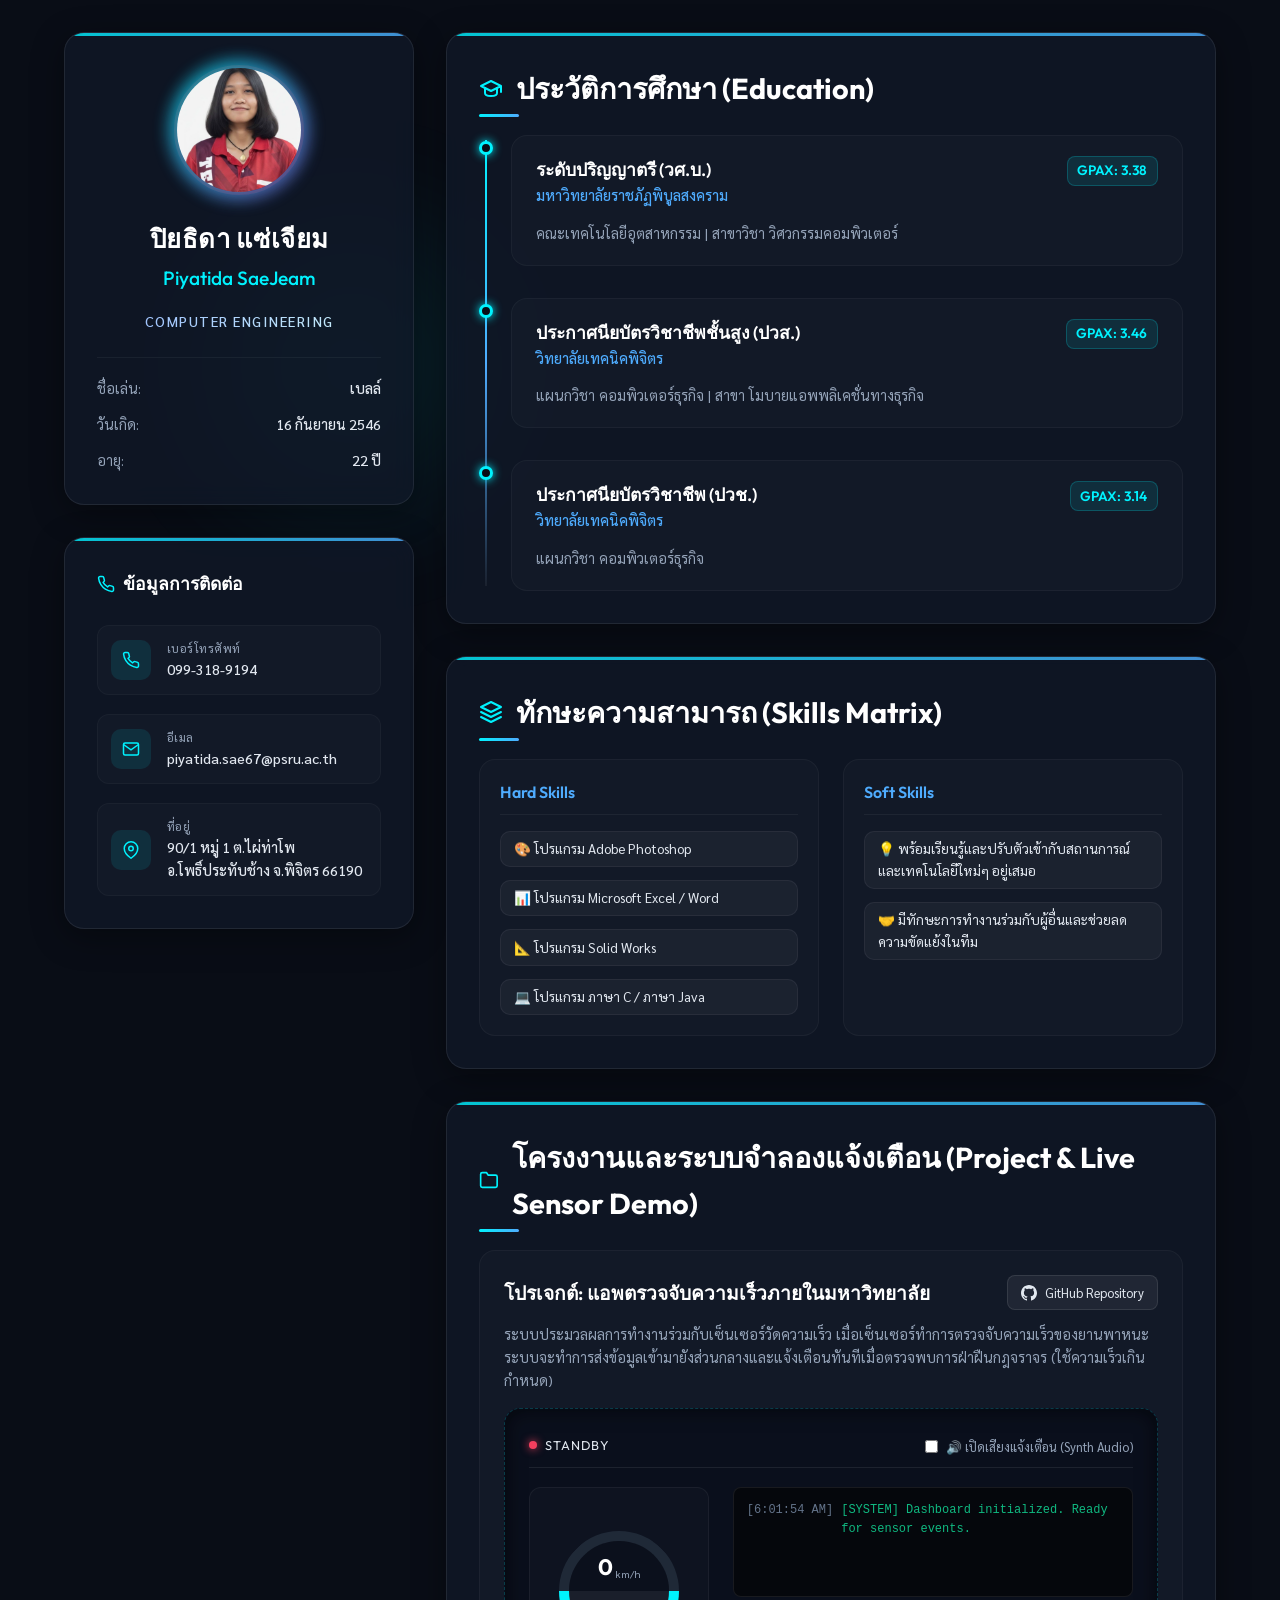
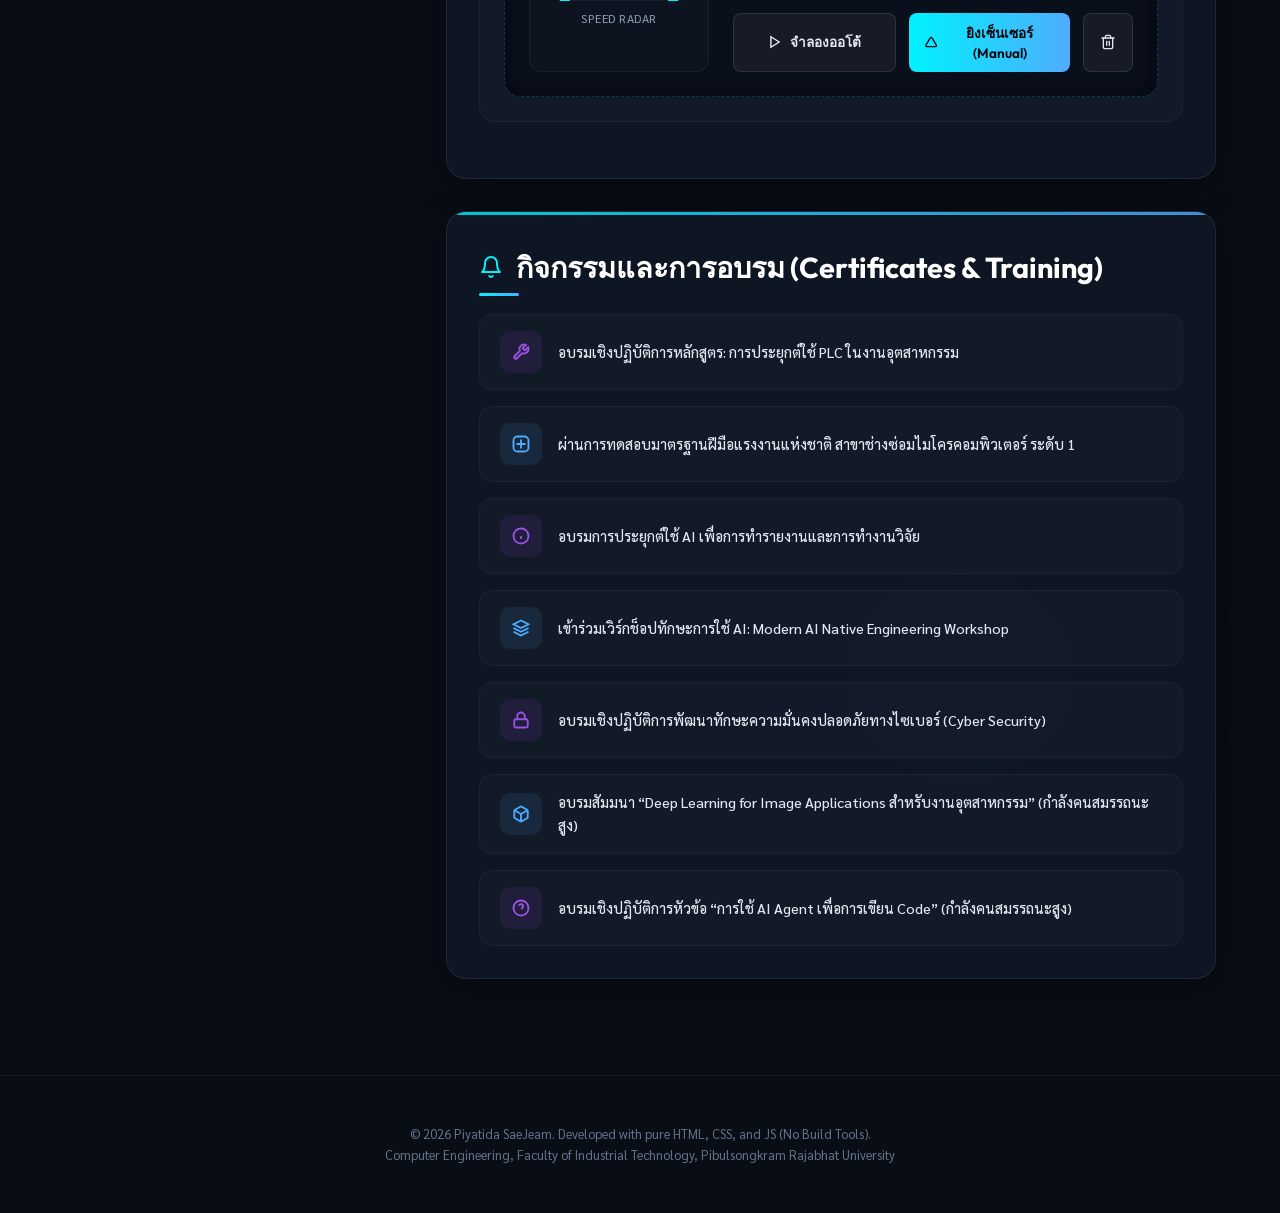
==== index.html @ 0f5c54dd "Initial commit" ====
<!DOCTYPE html>
<html lang="th">
<head>
    <meta charset="UTF-8">
    <meta name="viewport" content="width=device-width, initial-scale=1.0">
    <meta name="description" content="แฟ้มสะสมผลงาน (Portfolio) และประวัติส่วนตัวของ ปิยธิดา แซ่เจียม (Piyatida SaeJeam) วิศวกรรมคอมพิวเตอร์">
    <meta name="author" content="Piyatida SaeJeam">
    <title>Piyatida SaeJeam | Interactive CV & Portfolio</title>
    
    <!-- Link to external styles -->
    <link rel="stylesheet" href="style.css">
</head>
<body>

    <div class="container">
        
        <!-- SIDEBAR CONTAINER -->
        <aside class="sidebar">
            
            <!-- Profile Card -->
            <div class="panel profile-card">
                <div class="profile-avatar-container">
                    <div class="profile-avatar-glow"></div>
                    <img src="profile.png" alt="ปิยธิดา แซ่เจียม (Piyatida SaeJeam)" class="profile-avatar">
                </div>
                
                <h1 class="profile-name-th">ปิยธิดา แซ่เจียม</h1>
                <div class="profile-name-en">Piyatida SaeJeam</div>
                <div class="profile-title">Computer Engineering</div>
                
                <div class="quick-info-list">
                    <div class="quick-info-item">
                        <span class="quick-info-label">ชื่อเล่น:</span>
                        <span class="quick-info-val">เบลล์</span>
                    </div>
                    <div class="quick-info-item">
                        <span class="quick-info-label">วันเกิด:</span>
                        <span class="quick-info-val">16 กันยายน 2546</span>
                    </div>
                    <div class="quick-info-item">
                        <span class="quick-info-label">อายุ:</span>
                        <span class="quick-info-val">22 ปี</span>
                    </div>
                </div>
            </div>
            
            <!-- Contact Panel -->
            <div class="panel contact-section">
                <h2 class="section-title-sm">
                    <svg width="18" height="18" viewBox="0 0 24 24" fill="none" stroke="currentColor" stroke-width="2" stroke-linecap="round" stroke-linejoin="round"><path d="M22 16.92v3a2 2 0 0 1-2.18 2 19.79 19.79 0 0 1-8.63-3.07 19.5 19.5 0 0 1-6-6 19.79 19.79 0 0 1-3.07-8.67A2 2 0 0 1 4.11 2h3a2 2 0 0 1 2 1.72 12.84 12.84 0 0 0 .7 2.81 2 2 0 0 1-.45 2.11L8.09 9.91a16 16 0 0 0 6 6l1.27-1.27a2 2 0 0 1 2.11-.45 12.84 12.84 0 0 0 2.81.7A2 2 0 0 1 22 16.92z"/></svg>
                    ข้อมูลการติดต่อ
                </h2>
                
                <a href="tel:0993189194" class="contact-link" id="contact-phone">
                    <div class="contact-icon">
                        <svg width="18" height="18" viewBox="0 0 24 24" fill="none" stroke="currentColor" stroke-width="2"><path d="M22 16.92v3a2 2 0 0 1-2.18 2 19.79 19.79 0 0 1-8.63-3.07 19.5 19.5 0 0 1-6-6 19.79 19.79 0 0 1-3.07-8.67A2 2 0 0 1 4.11 2h3a2 2 0 0 1 2 1.72 12.84 12.84 0 0 0 .7 2.81 2 2 0 0 1-.45 2.11L8.09 9.91a16 16 0 0 0 6 6l1.27-1.27a2 2 0 0 1 2.11-.45 12.84 12.84 0 0 0 2.81.7A2 2 0 0 1 22 16.92z"/></svg>
                    </div>
                    <div class="contact-details">
                        <span class="contact-label">เบอร์โทรศัพท์</span>
                        <span class="contact-value">099-318-9194</span>
                    </div>
                </a>
                
                <a href="mailto:piyatida.sae67@psru.ac.th" class="contact-link" id="contact-email">
                    <div class="contact-icon">
                        <svg width="18" height="18" viewBox="0 0 24 24" fill="none" stroke="currentColor" stroke-width="2"><path d="M4 4h16c1.1 0 2 .9 2 2v12c0 1.1-.9 2-2 2H4c-1.1 0-2-.9-2-2V6c0-1.1.9-2 2-2z"/><polyline points="22,6 12,13 2,6"/></svg>
                    </div>
                    <div class="contact-details">
                        <span class="contact-label">อีเมล</span>
                        <span class="contact-value">piyatida.sae67@psru.ac.th</span>
                    </div>
                </a>
                
                <div class="contact-link" style="cursor: default;" id="contact-address">
                    <div class="contact-icon">
                        <svg width="18" height="18" viewBox="0 0 24 24" fill="none" stroke="currentColor" stroke-width="2"><path d="M21 10c0 7-9 13-9 13s-9-6-9-13a9 9 0 0 1 18 0z"/><circle cx="12" cy="10" r="3"/></svg>
                    </div>
                    <div class="contact-details">
                        <span class="contact-label">ที่อยู่</span>
                        <span class="contact-value">90/1 หมู่ 1 ต.ไผ่ท่าโพ อ.โพธิ์ประทับช้าง จ.พิจิตร 66190</span>
                    </div>
                </div>
            </div>
            
        </aside>
        
        <!-- MAIN CONTENT CONTAINER -->
        <main class="main-content">
            
            <!-- Education Section -->
            <section class="panel" id="education-section">
                <h2 class="section-title">
                    <svg width="24" height="24" viewBox="0 0 24 24" fill="none" stroke="currentColor" stroke-width="2" stroke-linecap="round" stroke-linejoin="round"><path d="M22 10v6M2 10l10-5 10 5-10 5z"/><path d="M6 12v5c0 2 2 3 6 3s6-1 6-3v-5"/></svg>
                    ประวัติการศึกษา (Education)
                </h2>
                
                <div class="timeline">
                    <!-- Bachelor's -->
                    <div class="timeline-item">
                        <div class="timeline-dot"></div>
                        <div class="timeline-card">
                            <div class="timeline-header">
                                <div>
                                    <h3 class="degree-title">ระดับปริญญาตรี (วศ.บ.)</h3>
                                    <div class="institution">มหาวิทยาลัยราชภัฏพิบูลสงคราม</div>
                                </div>
                                <span class="gpa-badge">GPAX: 3.38</span>
                            </div>
                            <div class="education-details">
                                คณะเทคโนโลยีอุตสาหกรรม | สาขาวิชา วิศวกรรมคอมพิวเตอร์
                            </div>
                        </div>
                    </div>
                    
                    <!-- High Vocational -->
                    <div class="timeline-item">
                        <div class="timeline-dot"></div>
                        <div class="timeline-card">
                            <div class="timeline-header">
                                <div>
                                    <h3 class="degree-title">ประกาศนียบัตรวิชาชีพชั้นสูง (ปวส.)</h3>
                                    <div class="institution">วิทยาลัยเทคนิคพิจิตร</div>
                                </div>
                                <span class="gpa-badge">GPAX: 3.46</span>
                            </div>
                            <div class="education-details">
                                แผนกวิชา คอมพิวเตอร์ธุรกิจ | สาขา โมบายแอพพลิเคชั่นทางธุรกิจ
                            </div>
                        </div>
                    </div>
                    
                    <!-- Vocational -->
                    <div class="timeline-item">
                        <div class="timeline-dot"></div>
                        <div class="timeline-card">
                            <div class="timeline-header">
                                <div>
                                    <h3 class="degree-title">ประกาศนียบัตรวิชาชีพ (ปวช.)</h3>
                                    <div class="institution">วิทยาลัยเทคนิคพิจิตร</div>
                                </div>
                                <span class="gpa-badge">GPAX: 3.14</span>
                            </div>
                            <div class="education-details">
                                แผนกวิชา คอมพิวเตอร์ธุรกิจ
                            </div>
                        </div>
                    </div>
                </div>
            </section>
            
            <!-- Skills Section -->
            <section class="panel" id="skills-section">
                <h2 class="section-title">
                    <svg width="24" height="24" viewBox="0 0 24 24" fill="none" stroke="currentColor" stroke-width="2" stroke-linecap="round" stroke-linejoin="round"><polygon points="12 2 2 7 12 12 22 7 12 2"/><polyline points="2 17 12 22 22 17"/><polyline points="2 12 12 17 22 12"/></svg>
                    ทักษะความสามารถ (Skills Matrix)
                </h2>
                
                <div class="skills-grid">
                    <!-- Hard Skills -->
                    <div class="skill-category">
                        <h3 class="skill-category-title">Hard Skills</h3>
                        <div class="skill-list" style="flex-direction: column; align-items: flex-start; gap: 0.8rem;">
                            <span class="skill-tag" style="width: 100%;">🎨 โปรแกรม Adobe Photoshop</span>
                            <span class="skill-tag" style="width: 100%;">📊 โปรแกรม Microsoft Excel / Word</span>
                            <span class="skill-tag" style="width: 100%;">📐 โปรแกรม Solid Works</span>
                            <span class="skill-tag" style="width: 100%;">💻 โปรแกรม ภาษา C / ภาษา Java</span>
                        </div>
                    </div>
                    
                    <!-- Soft Skills -->
                    <div class="skill-category">
                        <h3 class="skill-category-title">Soft Skills</h3>
                        <div class="skill-list" style="flex-direction: column; align-items: flex-start; gap: 0.8rem;">
                            <span class="skill-tag" style="width: 100%;">💡 พร้อมเรียนรู้และปรับตัวเข้ากับสถานการณ์และเทคโนโลยีใหม่ๆ อยู่เสมอ</span>
                            <span class="skill-tag" style="width: 100%;">🤝 มีทักษะการทำงานร่วมกับผู้อื่นและช่วยลดความขัดแย้งในทีม</span>
                        </div>
                    </div>
                </div>
            </section>
            
            <!-- Project & Interactive Live Dashboard Section -->
            <section class="panel" id="project-section">
                <h2 class="section-title">
                    <svg width="24" height="24" viewBox="0 0 24 24" fill="none" stroke="currentColor" stroke-width="2" stroke-linecap="round" stroke-linejoin="round"><path d="M22 19a2 2 0 0 1-2 2H4a2 2 0 0 1-2-2V5a2 2 0 0 1 2-2h5l2 3h9a2 2 0 0 1 2 2z"/></svg>
                    โครงงานและระบบจำลองแจ้งเตือน (Project & Live Sensor Demo)
                </h2>
                
                <div class="project-card">
                    <div class="project-header">
                        <h3 class="project-title">โปรเจกต์: แอพตรวจจับความเร็วภายในมหาวิทยาลัย</h3>
                        <a href="https://github.com/little082003/ProjectV.4/tree/main" target="_blank" class="github-btn" rel="noopener noreferrer">
                            <svg width="16" height="16" viewBox="0 0 24 24" fill="currentColor"><path d="M12 0c-6.626 0-12 5.373-12 12 0 5.302 3.438 9.8 8.207 11.387.599.111.793-.261.793-.577v-2.234c-3.338.726-4.033-1.416-4.033-1.416-.546-1.387-1.333-1.756-1.333-1.756-1.089-.745.083-.729.083-.729 1.205.084 1.839 1.237 1.839 1.237 1.07 1.834 2.807 1.304 3.492.997.107-.775.418-1.305.762-1.604-2.665-.305-5.467-1.334-5.467-5.931 0-1.311.469-2.381 1.236-3.221-.124-.303-.535-1.524.117-3.176 0 0 1.008-.322 3.301 1.23.957-.266 1.983-.399 3.003-.404 1.02.005 2.047.138 3.006.404 2.291-1.552 3.297-1.23 3.297-1.23.653 1.653.242 2.874.118 3.176.77.84 1.235 1.911 1.235 3.221 0 4.609-2.807 5.624-5.479 5.921.43.372.823 1.102.823 2.222v3.293c0 .319.192.694.801.576 4.765-1.589 8.199-6.086 8.199-11.386 0-6.627-5.373-12-12-12z"/></svg>
                            GitHub Repository
                        </a>
                    </div>
                    <p class="project-desc">
                        ระบบประมวลผลการทำงานร่วมกับเซ็นเซอร์วัดความเร็ว เมื่อเซ็นเซอร์ทำการตรวจจับความเร็วของยานพาหนะ
                        ระบบจะทำการส่งข้อมูลเข้ามายังส่วนกลางและแจ้งเตือนทันทีเมื่อตรวจพบการฝ่าฝืนกฎจราจร (ใช้ความเร็วเกินกำหนด)
                    </p>
                    
                    <!-- SENSOR DASHBOARD WIDGET -->
                    <div class="sensor-dashboard">
                        <div class="dashboard-title-bar">
                            <span class="dashboard-status">
                                <span class="status-dot" id="status-dot"></span>
                                <span id="status-text">STANDBY</span>
                            </span>
                            
                            <!-- Sound control toggle -->
                            <label class="audio-toggle-container">
                                <input type="checkbox" id="audio-toggle">
                                🔊 เปิดเสียงแจ้งเตือน (Synth Audio)
                            </label>
                        </div>
                        
                        <div class="dashboard-grid">
                            <!-- Gauge -->
                            <div class="sensor-gauge-container">
                                <div class="gauge-wrapper">
                                    <div class="gauge-body"></div>
                                    <div class="gauge-fill" id="gauge-fill"></div>
                                    <div class="gauge-cover">
                                        <span class="gauge-value" id="gauge-value">0</span>
                                        <span class="gauge-unit">km/h</span>
                                    </div>
                                </div>
                                <span class="gauge-label">Speed Radar</span>
                            </div>
                            
                            <!-- Console & Buttons -->
                            <div class="sensor-controls">
                                <div class="console-container" id="console-logs">
                                    <!-- Log messages injected here -->
                                </div>
                                
                                <div class="control-buttons">
                                    <button class="btn btn-secondary" id="btn-simulate" title="Toggle automatic sensor trigger simulation">
                                        <svg width="14" height="14" viewBox="0 0 24 24" fill="none" stroke="currentColor" stroke-width="2.5"><polygon points="5 3 19 12 5 21 5 3"/></svg>
                                        จำลองออโต้
                                    </button>
                                    <button class="btn btn-primary" id="btn-trigger" title="Force trigger a speed violation immediately">
                                        <svg width="14" height="14" viewBox="0 0 24 24" fill="none" stroke="currentColor" stroke-width="2.5"><path d="M10.29 3.86L1.82 18a2 2 0 0 0 1.71 3h16.94a2 2 0 0 0 1.71-3L13.71 3.86a2 2 0 0 0-3.42 0z"/></svg>
                                        ยิงเซ็นเซอร์ (Manual)
                                    </button>
                                    <button class="btn btn-secondary" id="btn-clear" style="flex: 0 0 50px; padding: 0;" title="Clear console logs">
                                        <svg width="16" height="16" viewBox="0 0 24 24" fill="none" stroke="currentColor" stroke-width="2" stroke-linecap="round" stroke-linejoin="round"><polyline points="3 6 5 6 21 6"/><path d="M19 6v14a2 2 0 0 1-2 2H7a2 2 0 0 1-2-2V6m3 0V4a2 2 0 0 1 2-2h4a2 2 0 0 1 2 2v2"/><line x1="10" y1="11" x2="10" y2="17"/><line x1="14" y1="11" x2="14" y2="17"/></svg>
                                    </button>
                                </div>
                            </div>
                        </div>
                    </div>
                </div>
            </section>
            
            <!-- Activities Section -->
            <section class="panel" id="activities-section">
                <h2 class="section-title">
                    <svg width="24" height="24" viewBox="0 0 24 24" fill="none" stroke="currentColor" stroke-width="2" stroke-linecap="round" stroke-linejoin="round"><path d="M18 8A6 6 0 0 0 6 8c0 7-3 9-3 9h18s-3-2-3-9"/><path d="M13.73 21a2 2 0 0 1-3.46 0"/></svg>
                    กิจกรรมและการอบรม (Certificates & Training)
                </h2>
                
                <div class="activities-grid">
                    <div class="activity-card">
                        <div class="activity-badge">
                            <svg width="18" height="18" viewBox="0 0 24 24" fill="none" stroke="currentColor" stroke-width="2.5"><path d="M14.7 6.3a1 1 0 0 0 0 1.4l1.6 1.6a1 1 0 0 0 1.4 0l3.77-3.77a6 6 0 0 1-7.94 7.94l-6.91 6.91a2.12 2.12 0 0 1-3-3l6.91-6.91a6 6 0 0 1 7.94-7.94l-3.76 3.76z"/></svg>
                        </div>
                        <div class="activity-info">
                            <div class="activity-title">อบรมเชิงปฏิบัติการหลักสูตร: การประยุกต์ใช้ PLC ในงานอุตสาหกรรม</div>
                        </div>
                    </div>
                    
                    <div class="activity-card">
                        <div class="activity-badge">
                            <svg width="18" height="18" viewBox="0 0 24 24" fill="none" stroke="currentColor" stroke-width="2.5"><rect x="2" y="2" width="20" height="20" rx="5.5" ry="5.5"/><path d="M12 18V6M6 12h12"/></svg>
                        </div>
                        <div class="activity-info">
                            <div class="activity-title">ผ่านการทดสอบมาตรฐานฝีมือแรงงานแห่งชาติ สาขาช่างซ่อมไมโครคอมพิวเตอร์ ระดับ 1</div>
                        </div>
                    </div>
                    
                    <div class="activity-card">
                        <div class="activity-badge">
                            <svg width="18" height="18" viewBox="0 0 24 24" fill="none" stroke="currentColor" stroke-width="2.5"><circle cx="12" cy="12" r="10"/><path d="M12 16v-4M12 8h.01"/></svg>
                        </div>
                        <div class="activity-info">
                            <div class="activity-title">อบรมการประยุกต์ใช้ AI เพื่อการทำรายงานและการทำงานวิจัย</div>
                        </div>
                    </div>
                    
                    <div class="activity-card">
                        <div class="activity-badge">
                            <svg width="18" height="18" viewBox="0 0 24 24" fill="none" stroke="currentColor" stroke-width="2.5"><polygon points="12 2 2 7 12 12 22 7 12 2"/><polyline points="2 17 12 22 22 17"/><polyline points="2 12 12 17 22 12"/></svg>
                        </div>
                        <div class="activity-info">
                            <div class="activity-title">เข้าร่วมเวิร์กช็อปทักษะการใช้ AI: Modern AI Native Engineering Workshop</div>
                        </div>
                    </div>
                    
                    <div class="activity-card">
                        <div class="activity-badge">
                            <svg width="18" height="18" viewBox="0 0 24 24" fill="none" stroke="currentColor" stroke-width="2.5"><rect x="3" y="11" width="18" height="11" rx="2" ry="2"/><path d="M7 11V7a5 5 0 0 1 10 0v4"/></svg>
                        </div>
                        <div class="activity-info">
                            <div class="activity-title">อบรมเชิงปฏิบัติการพัฒนาทักษะความมั่นคงปลอดภัยทางไซเบอร์ (Cyber Security)</div>
                        </div>
                    </div>
                    
                    <div class="activity-card">
                        <div class="activity-badge">
                            <svg width="18" height="18" viewBox="0 0 24 24" fill="none" stroke="currentColor" stroke-width="2.5"><path d="M21 16V8a2 2 0 0 0-1-1.73l-7-4a2 2 0 0 0-2 0l-7 4A2 2 0 0 0 3 8v8a2 2 0 0 0 1 1.73l7 4a2 2 0 0 0 2 0l7-4A2 2 0 0 0 21 16z"/><polyline points="3.27 6.96 12 12.01 20.73 6.96"/><line x1="12" y1="22.08" x2="12" y2="12"/></svg>
                        </div>
                        <div class="activity-info">
                            <div class="activity-title">อบรมสัมมนา “Deep Learning for Image Applications สำหรับงานอุตสาหกรรม” (กำลังคนสมรรถนะสูง)</div>
                        </div>
                    </div>
                    
                    <div class="activity-card">
                        <div class="activity-badge">
                            <svg width="18" height="18" viewBox="0 0 24 24" fill="none" stroke="currentColor" stroke-width="2.5"><circle cx="12" cy="12" r="10"/><path d="M9.09 9a3 3 0 0 1 5.83 1c0 2-3 3-3 3"/><line x1="12" y1="17" x2="12.01" y2="17"/></svg>
                        </div>
                        <div class="activity-info">
                            <div class="activity-title">อบรมเชิงปฏิบัติการหัวข้อ “การใช้ AI Agent เพื่อการเขียน Code” (กำลังคนสมรรถนะสูง)</div>
                        </div>
                    </div>
                </div>
            </section>
            
        </main>
        
    </div>

    <!-- TOAST NOTIFICATION CONTAINER -->
    <div class="toast-container" id="toast-container"></div>

    <footer>
        <p>&copy; 2026 Piyatida SaeJeam. Developed with pure HTML, CSS, and JS (No Build Tools).</p>
        <p>Computer Engineering, Faculty of Industrial Technology, Pibulsongkram Rajabhat University</p>
    </footer>

    <!-- Link to JavaScript logics -->
    <script src="app.js"></script>
</body>
</html>
---- style.css ----
@import url('https://fonts.googleapis.com/css2?family=Outfit:wght@300;400;500;600;700;800&family=Sarabun:wght@300;400;500;600;700&display=swap');

:root {
    --bg-dark: #090d16;
    --bg-card: rgba(17, 25, 40, 0.75);
    --bg-card-hover: rgba(23, 33, 53, 0.85);
    --border-color: rgba(255, 255, 255, 0.08);
    --border-glow: rgba(0, 242, 254, 0.15);
    
    /* Neon Accents */
    --accent-cyan: #00f2fe;
    --accent-blue: #4facfe;
    --accent-purple: #9b51e0;
    --accent-emerald: #10b981;
    --accent-rose: #f43f5e;
    --accent-warning: #f59e0b;
    
    /* Text Colors */
    --text-title: #ffffff;
    --text-primary: #e2e8f0;
    --text-secondary: #94a3b8;
    --text-muted: #64748b;
    
    /* Font Families */
    --font-heading: 'Outfit', sans-serif;
    --font-body: 'Sarabun', sans-serif;
    
    /* Shadow and Blur */
    --card-shadow: 0 8px 32px 0 rgba(0, 0, 0, 0.37);
    --glass-blur: blur(12px);
    --transition-speed: 0.3s;
}

* {
    margin: 0;
    padding: 0;
    box-sizing: border-box;
}

html {
    scroll-behavior: smooth;
    background-color: var(--bg-dark);
    font-family: var(--font-body);
    color: var(--text-primary);
}

body {
    min-height: 100vh;
    overflow-x: hidden;
    position: relative;
    line-height: 1.6;
}

/* Ambient Background Lights */
body::before {
    content: '';
    position: absolute;
    top: 5%;
    left: 10%;
    width: 35vw;
    height: 35vw;
    background: radial-gradient(circle, rgba(0, 242, 254, 0.1) 0%, rgba(79, 172, 254, 0) 70%);
    z-index: -1;
    pointer-events: none;
    filter: blur(40px);
    animation: floatLight 20s infinite alternate;
}

body::after {
    content: '';
    position: absolute;
    bottom: 10%;
    right: 5%;
    width: 40vw;
    height: 40vw;
    background: radial-gradient(circle, rgba(155, 81, 224, 0.08) 0%, rgba(244, 63, 94, 0) 70%);
    z-index: -1;
    pointer-events: none;
    filter: blur(40px);
    animation: floatLight 25s infinite alternate-reverse;
}

@keyframes floatLight {
    0% { transform: translate(0, 0) scale(1); }
    100% { transform: translate(5%, 5%) scale(1.1); }
}

/* Scrollbar styling */
::-webkit-scrollbar {
    width: 8px;
}
::-webkit-scrollbar-track {
    background: var(--bg-dark);
}
::-webkit-scrollbar-thumb {
    background: rgba(255, 255, 255, 0.1);
    border-radius: 4px;
}
::-webkit-scrollbar-thumb:hover {
    background: var(--accent-cyan);
}

/* Grid & Layout System */
.container {
    max-width: 1200px;
    margin: 0 auto;
    padding: 2rem 1.5rem;
    display: grid;
    grid-template-columns: 350px 1fr;
    gap: 2rem;
}

@media (max-width: 968px) {
    .container {
        grid-template-columns: 1fr;
    }
}

/* Glassmorphism Panel styles */
.panel {
    background: var(--bg-card);
    backdrop-filter: var(--glass-blur);
    -webkit-backdrop-filter: var(--glass-blur);
    border: 1px solid var(--border-color);
    border-radius: 20px;
    padding: 2rem;
    box-shadow: var(--card-shadow);
    transition: all var(--transition-speed) cubic-bezier(0.4, 0, 0.2, 1);
    position: relative;
    overflow: hidden;
}

.panel::before {
    content: '';
    position: absolute;
    top: 0;
    left: 0;
    right: 0;
    height: 3px;
    background: linear-gradient(90deg, var(--accent-cyan), var(--accent-blue));
    opacity: 0.8;
}

.panel:hover {
    border-color: rgba(0, 242, 254, 0.25);
    box-shadow: 0 12px 40px 0 rgba(0, 242, 254, 0.08);
}

/* Sidebar Section */
.sidebar {
    display: flex;
    flex-direction: column;
    gap: 2rem;
}

.profile-card {
    text-align: center;
    display: flex;
    flex-direction: column;
    align-items: center;
}

.profile-avatar-container {
    position: relative;
    width: 130px;
    height: 130px;
    margin-bottom: 1.5rem;
}

.profile-avatar {
    width: 100%;
    height: 100%;
    border-radius: 50%;
    border: 3px solid rgba(255, 255, 255, 0.1);
    box-shadow: 0 0 20px rgba(0, 242, 254, 0.2);
    position: relative;
    z-index: 2;
    object-fit: cover;
}

.profile-avatar-glow {
    position: absolute;
    top: -5px;
    left: -5px;
    right: -5px;
    bottom: -5px;
    border-radius: 50%;
    background: linear-gradient(135deg, var(--accent-cyan), var(--accent-blue), var(--accent-purple));
    z-index: 1;
    filter: blur(8px);
    opacity: 0.6;
    animation: rotateGlow 6s linear infinite;
}

@keyframes rotateGlow {
    0% { transform: rotate(0deg); }
    100% { transform: rotate(360deg); }
}

.profile-name-th {
    font-family: var(--font-heading);
    font-size: 1.6rem;
    font-weight: 700;
    color: var(--text-title);
    margin-bottom: 0.2rem;
    letter-spacing: 0.5px;
}

.profile-name-en {
    font-family: var(--font-heading);
    font-size: 1.2rem;
    color: var(--accent-cyan);
    margin-bottom: 1rem;
    font-weight: 500;
}

.profile-title {
    font-size: 0.9rem;
    font-weight: 500;
    text-transform: uppercase;
    letter-spacing: 1.5px;
    background: linear-gradient(90deg, #a1c4fd 0%, #c2e9fb 100%);
    -webkit-background-clip: text;
    -webkit-text-fill-color: transparent;
    margin-bottom: 1.5rem;
}

.quick-info-list {
    width: 100%;
    border-top: 1px solid rgba(255, 255, 255, 0.05);
    padding-top: 1.2rem;
    display: flex;
    flex-direction: column;
    gap: 0.8rem;
    text-align: left;
}

.quick-info-item {
    display: flex;
    justify-content: space-between;
    font-size: 0.9rem;
}

.quick-info-label {
    color: var(--text-secondary);
}

.quick-info-val {
    color: var(--text-primary);
    font-weight: 500;
}

/* Contact Info */
.contact-section {
    display: flex;
    flex-direction: column;
    gap: 1.2rem;
}

.section-title-sm {
    font-family: var(--font-heading);
    font-size: 1.1rem;
    font-weight: 600;
    color: var(--text-title);
    display: flex;
    align-items: center;
    gap: 0.5rem;
    margin-bottom: 0.5rem;
}

.section-title-sm svg {
    color: var(--accent-cyan);
}

.contact-link {
    display: flex;
    align-items: center;
    gap: 1rem;
    color: var(--text-primary);
    text-decoration: none;
    padding: 0.8rem;
    border-radius: 12px;
    background: rgba(255, 255, 255, 0.02);
    border: 1px solid rgba(255, 255, 255, 0.03);
    transition: all var(--transition-speed);
}

.contact-link:hover {
    background: rgba(0, 242, 254, 0.05);
    border-color: rgba(0, 242, 254, 0.2);
    transform: translateX(5px);
}

.contact-icon {
    width: 40px;
    height: 40px;
    border-radius: 10px;
    background: rgba(0, 242, 254, 0.1);
    color: var(--accent-cyan);
    display: flex;
    align-items: center;
    justify-content: center;
    flex-shrink: 0;
}

.contact-details {
    display: flex;
    flex-direction: column;
}

.contact-label {
    font-size: 0.75rem;
    color: var(--text-secondary);
    text-transform: uppercase;
    letter-spacing: 0.5px;
}

.contact-value {
    font-size: 0.9rem;
    font-weight: 500;
    word-break: break-word;
}

/* Main Content Area */
.main-content {
    display: flex;
    flex-direction: column;
    gap: 2rem;
}

/* Typography elements */
.section-title {
    font-family: var(--font-heading);
    font-size: 1.8rem;
    font-weight: 700;
    color: var(--text-title);
    margin-bottom: 1.5rem;
    display: flex;
    align-items: center;
    gap: 0.8rem;
    position: relative;
}

.section-title svg {
    color: var(--accent-cyan);
}

.section-title::after {
    content: '';
    position: absolute;
    bottom: -6px;
    left: 0;
    width: 40px;
    height: 3px;
    background: linear-gradient(90deg, var(--accent-cyan), var(--accent-blue));
    border-radius: 2px;
}

/* Education Timeline */
.timeline {
    position: relative;
    padding-left: 2rem;
    display: flex;
    flex-direction: column;
    gap: 2rem;
}

.timeline::before {
    content: '';
    position: absolute;
    left: 6px;
    top: 5px;
    bottom: 5px;
    width: 2px;
    background: linear-gradient(180deg, var(--accent-cyan) 0%, var(--accent-blue) 50%, rgba(255,255,255,0.05) 100%);
}

.timeline-item {
    position: relative;
}

.timeline-dot {
    position: absolute;
    left: -2rem;
    top: 6px;
    width: 14px;
    height: 14px;
    border-radius: 50%;
    background: var(--bg-dark);
    border: 3px solid var(--accent-cyan);
    box-shadow: 0 0 10px var(--accent-cyan);
    transition: all var(--transition-speed);
}

.timeline-item:hover .timeline-dot {
    background: var(--accent-cyan);
    transform: scale(1.2);
}

.timeline-card {
    background: rgba(255, 255, 255, 0.02);
    border: 1px solid rgba(255, 255, 255, 0.04);
    border-radius: 16px;
    padding: 1.25rem 1.5rem;
    transition: all var(--transition-speed);
}

.timeline-card:hover {
    background: rgba(255, 255, 255, 0.04);
    border-color: rgba(255, 255, 255, 0.1);
    transform: translateY(-2px);
}

.timeline-header {
    display: flex;
    justify-content: space-between;
    align-items: flex-start;
    flex-wrap: wrap;
    gap: 0.5rem;
    margin-bottom: 0.5rem;
}

.degree-title {
    font-family: var(--font-heading);
    font-size: 1.1rem;
    font-weight: 600;
    color: var(--text-title);
}

.institution {
    font-size: 0.9rem;
    color: var(--accent-blue);
    font-weight: 500;
    margin-bottom: 0.4rem;
}

.gpa-badge {
    background: rgba(0, 242, 254, 0.1);
    border: 1px solid rgba(0, 242, 254, 0.2);
    color: var(--accent-cyan);
    padding: 0.2rem 0.6rem;
    border-radius: 8px;
    font-family: var(--font-heading);
    font-size: 0.85rem;
    font-weight: 600;
}

.education-details {
    font-size: 0.9rem;
    color: var(--text-secondary);
}

/* Skills Section */
.skills-grid {
    display: grid;
    grid-template-columns: repeat(auto-fit, minmax(220px, 1fr));
    gap: 1.5rem;
}

.skill-category {
    background: rgba(255, 255, 255, 0.02);
    border: 1px solid rgba(255, 255, 255, 0.04);
    border-radius: 16px;
    padding: 1.25rem;
}

.skill-category-title {
    font-family: var(--font-heading);
    font-size: 1rem;
    font-weight: 600;
    color: var(--accent-blue);
    margin-bottom: 1rem;
    border-bottom: 1px solid rgba(255, 255, 255, 0.05);
    padding-bottom: 0.5rem;
}

.skill-list {
    display: flex;
    flex-wrap: wrap;
    gap: 0.6rem;
}

.skill-tag {
    background: rgba(255, 255, 255, 0.04);
    border: 1px solid rgba(255, 255, 255, 0.06);
    border-radius: 10px;
    padding: 0.4rem 0.8rem;
    font-size: 0.85rem;
    color: var(--text-primary);
    transition: all var(--transition-speed);
}

.skill-tag:hover {
    background: rgba(0, 242, 254, 0.08);
    border-color: rgba(0, 242, 254, 0.3);
    color: var(--accent-cyan);
    transform: translateY(-2px);
    box-shadow: 0 4px 12px rgba(0, 242, 254, 0.15);
}

/* Projects Section */
.project-card {
    background: rgba(255, 255, 255, 0.02);
    border: 1px solid rgba(255, 255, 255, 0.04);
    border-radius: 16px;
    padding: 1.5rem;
    margin-bottom: 1.5rem;
    position: relative;
    transition: all var(--transition-speed);
}

.project-card:hover {
    background: rgba(255, 255, 255, 0.04);
    border-color: rgba(79, 172, 254, 0.3);
}

.project-header {
    display: flex;
    justify-content: space-between;
    align-items: center;
    margin-bottom: 0.8rem;
}

.project-title {
    font-family: var(--font-heading);
    font-size: 1.2rem;
    font-weight: 600;
    color: var(--text-title);
}

.github-btn {
    display: inline-flex;
    align-items: center;
    gap: 0.5rem;
    background: rgba(255, 255, 255, 0.06);
    border: 1px solid rgba(255, 255, 255, 0.1);
    color: var(--text-primary);
    text-decoration: none;
    font-size: 0.8rem;
    padding: 0.4rem 0.8rem;
    border-radius: 8px;
    transition: all var(--transition-speed);
}

.github-btn:hover {
    background: #ffffff;
    color: #000000;
    border-color: #ffffff;
    transform: translateY(-2px);
}

.project-desc {
    font-size: 0.9rem;
    color: var(--text-secondary);
    margin-bottom: 1rem;
}

/* Sensor Dashboard Widget */
.sensor-dashboard {
    background: rgba(10, 15, 28, 0.85);
    border: 1px dashed rgba(0, 242, 254, 0.2);
    border-radius: 16px;
    padding: 1.5rem;
    margin-top: 1rem;
    box-shadow: inset 0 0 20px rgba(0, 0, 0, 0.6);
}

.dashboard-title-bar {
    display: flex;
    justify-content: space-between;
    align-items: center;
    margin-bottom: 1.2rem;
    border-bottom: 1px solid rgba(255, 255, 255, 0.08);
    padding-bottom: 0.6rem;
}

.dashboard-status {
    display: flex;
    align-items: center;
    gap: 0.5rem;
    font-family: var(--font-heading);
    font-size: 0.8rem;
    text-transform: uppercase;
    letter-spacing: 1px;
}

.status-dot {
    width: 8px;
    height: 8px;
    border-radius: 50%;
    background: var(--accent-rose);
    box-shadow: 0 0 8px var(--accent-rose);
}

.status-dot.active {
    background: var(--accent-emerald);
    box-shadow: 0 0 8px var(--accent-emerald);
    animation: pulse 1.5s infinite alternate;
}

@keyframes pulse {
    0% { transform: scale(0.9); opacity: 0.6; }
    100% { transform: scale(1.1); opacity: 1; }
}

.dashboard-grid {
    display: grid;
    grid-template-columns: 180px 1fr;
    gap: 1.5rem;
}

@media (max-width: 640px) {
    .dashboard-grid {
        grid-template-columns: 1fr;
    }
}

.sensor-gauge-container {
    display: flex;
    flex-direction: column;
    align-items: center;
    justify-content: center;
    background: rgba(255, 255, 255, 0.02);
    border: 1px solid rgba(255, 255, 255, 0.05);
    border-radius: 12px;
    padding: 1rem;
}

/* Semi-circle Speedometer Gauge */
.gauge-wrapper {
    position: relative;
    width: 120px;
    height: 70px;
    overflow: hidden;
}

.gauge-body {
    position: absolute;
    top: 0;
    left: 0;
    width: 120px;
    height: 120px;
    border-radius: 50%;
    background: rgba(255, 255, 255, 0.05);
    border: 10px solid #1f2937;
    border-bottom-color: transparent;
    border-left-color: transparent;
    transform: rotate(-45deg);
    transition: all 0.5s ease;
}

.gauge-fill {
    position: absolute;
    top: 0;
    left: 0;
    width: 120px;
    height: 120px;
    border-radius: 50%;
    border: 10px solid transparent;
    border-bottom-color: var(--accent-cyan);
    border-left-color: var(--accent-cyan);
    transform: rotate(-45deg); /* Overwritten by JS based on speed value */
    transition: transform 0.5s cubic-bezier(0.4, 0, 0.2, 1);
}

.gauge-cover {
    position: absolute;
    top: 10px;
    left: 10px;
    width: 100px;
    height: 50px;
    background: #0b101c;
    border-radius: 50px 50px 0 0;
    display: flex;
    align-items: flex-end;
    justify-content: center;
    padding-bottom: 5px;
}

.gauge-value {
    font-family: var(--font-heading);
    font-size: 1.4rem;
    font-weight: 700;
    color: var(--text-title);
}

.gauge-unit {
    font-size: 0.65rem;
    color: var(--text-secondary);
    margin-left: 2px;
    margin-bottom: 3px;
}

.gauge-label {
    margin-top: 0.5rem;
    font-size: 0.75rem;
    color: var(--text-secondary);
    text-transform: uppercase;
    letter-spacing: 0.5px;
}

.sensor-controls {
    display: flex;
    flex-direction: column;
    gap: 1rem;
}

.console-container {
    background: #05070c;
    border: 1px solid rgba(255, 255, 255, 0.08);
    border-radius: 8px;
    padding: 0.8rem;
    height: 110px;
    overflow-y: auto;
    font-family: monospace;
    font-size: 0.75rem;
    color: #38bdf8;
    display: flex;
    flex-direction: column;
    gap: 0.3rem;
}

.console-line {
    display: flex;
    gap: 0.5rem;
}

.console-time {
    color: #64748b;
    flex-shrink: 0;
}

.console-msg-warn {
    color: var(--accent-warning);
}

.console-msg-danger {
    color: var(--accent-rose);
    font-weight: bold;
}

.console-msg-info {
    color: var(--accent-emerald);
}

.control-buttons {
    display: flex;
    gap: 0.8rem;
}

.btn {
    flex: 1;
    font-family: var(--font-heading);
    font-size: 0.85rem;
    font-weight: 600;
    padding: 0.6rem 1rem;
    border-radius: 8px;
    border: none;
    cursor: pointer;
    transition: all var(--transition-speed);
    display: flex;
    align-items: center;
    justify-content: center;
    gap: 0.5rem;
}

.btn-primary {
    background: linear-gradient(90deg, var(--accent-cyan), var(--accent-blue));
    color: #05070c;
}

.btn-primary:hover {
    box-shadow: 0 0 15px rgba(0, 242, 254, 0.4);
    transform: translateY(-1px);
}

.btn-secondary {
    background: rgba(255, 255, 255, 0.05);
    border: 1px solid rgba(255, 255, 255, 0.1);
    color: var(--text-primary);
}

.btn-secondary:hover {
    background: rgba(255, 255, 255, 0.1);
    border-color: rgba(255, 255, 255, 0.2);
}

/* Audio toggle indicator */
.audio-toggle-container {
    display: flex;
    align-items: center;
    gap: 0.5rem;
    font-size: 0.8rem;
    color: var(--text-secondary);
    cursor: pointer;
    user-select: none;
    margin-top: 0.2rem;
}

.audio-toggle-container input {
    cursor: pointer;
}

/* Toast Notification Manager */
.toast-container {
    position: fixed;
    bottom: 2rem;
    right: 2rem;
    display: flex;
    flex-direction: column;
    gap: 0.8rem;
    z-index: 9999;
    pointer-events: none;
    max-width: 320px;
    width: 100%;
}

@media (max-width: 480px) {
    .toast-container {
        bottom: 1rem;
        right: 1rem;
        left: 1rem;
        max-width: none;
        width: auto;
    }
}

.toast {
    background: rgba(15, 23, 42, 0.95);
    backdrop-filter: var(--glass-blur);
    border: 1px solid var(--border-color);
    border-radius: 12px;
    padding: 1rem;
    box-shadow: 0 10px 25px -5px rgba(0,0,0,0.5);
    display: flex;
    align-items: center;
    gap: 0.8rem;
    transform: translateY(50px);
    opacity: 0;
    pointer-events: auto;
    animation: toastIn 0.35s cubic-bezier(0.34, 1.56, 0.64, 1) forwards;
}

.toast.removing {
    animation: toastOut 0.3s ease forwards;
}

@keyframes toastIn {
    to {
        transform: translateY(0);
        opacity: 1;
    }
}

@keyframes toastOut {
    to {
        transform: scale(0.9);
        opacity: 0;
    }
}

.toast-icon {
    width: 36px;
    height: 36px;
    border-radius: 8px;
    display: flex;
    align-items: center;
    justify-content: center;
    flex-shrink: 0;
}

.toast-info {
    border-left: 4px solid var(--accent-cyan);
}
.toast-info .toast-icon {
    background: rgba(0, 242, 254, 0.1);
    color: var(--accent-cyan);
}

.toast-warning {
    border-left: 4px solid var(--accent-warning);
}
.toast-warning .toast-icon {
    background: rgba(245, 158, 11, 0.1);
    color: var(--accent-warning);
}

.toast-danger {
    border-left: 4px solid var(--accent-rose);
    animation: shake 0.3s ease;
}
.toast-danger .toast-icon {
    background: rgba(244, 63, 148, 0.15);
    color: var(--accent-rose);
}

@keyframes shake {
    0%, 100% { transform: translateX(0); }
    25% { transform: translateX(-4px); }
    75% { transform: translateX(4px); }
}

.toast-content {
    flex: 1;
}

.toast-title {
    font-family: var(--font-heading);
    font-size: 0.85rem;
    font-weight: 700;
    color: var(--text-title);
    margin-bottom: 0.15rem;
}

.toast-desc {
    font-size: 0.75rem;
    color: var(--text-secondary);
}

/* Activities List */
.activities-grid {
    display: grid;
    grid-template-columns: 1fr;
    gap: 1rem;
}

.activity-card {
    background: rgba(255, 255, 255, 0.02);
    border: 1px solid rgba(255, 255, 255, 0.04);
    border-radius: 14px;
    padding: 1rem 1.25rem;
    display: flex;
    align-items: center;
    gap: 1rem;
    transition: all var(--transition-speed);
}

.activity-card:hover {
    background: rgba(255, 255, 255, 0.04);
    border-color: rgba(155, 81, 224, 0.25);
    transform: translateX(3px);
}

.activity-badge {
    width: 42px;
    height: 42px;
    border-radius: 10px;
    background: rgba(155, 81, 224, 0.1);
    color: var(--accent-purple);
    display: flex;
    align-items: center;
    justify-content: center;
    flex-shrink: 0;
}

.activity-card:nth-child(even) .activity-badge {
    background: rgba(79, 172, 254, 0.1);
    color: var(--accent-blue);
}

.activity-info {
    flex: 1;
}

.activity-title {
    font-size: 0.9rem;
    font-weight: 500;
    color: var(--text-primary);
}

/* Footer Section */
footer {
    text-align: center;
    padding: 3rem 0;
    font-size: 0.8rem;
    color: var(--text-muted);
    border-top: 1px solid rgba(255, 255, 255, 0.05);
    margin-top: 4rem;
}

footer a {
    color: var(--accent-cyan);
    text-decoration: none;
}

footer a:hover {
    text-decoration: underline;
}
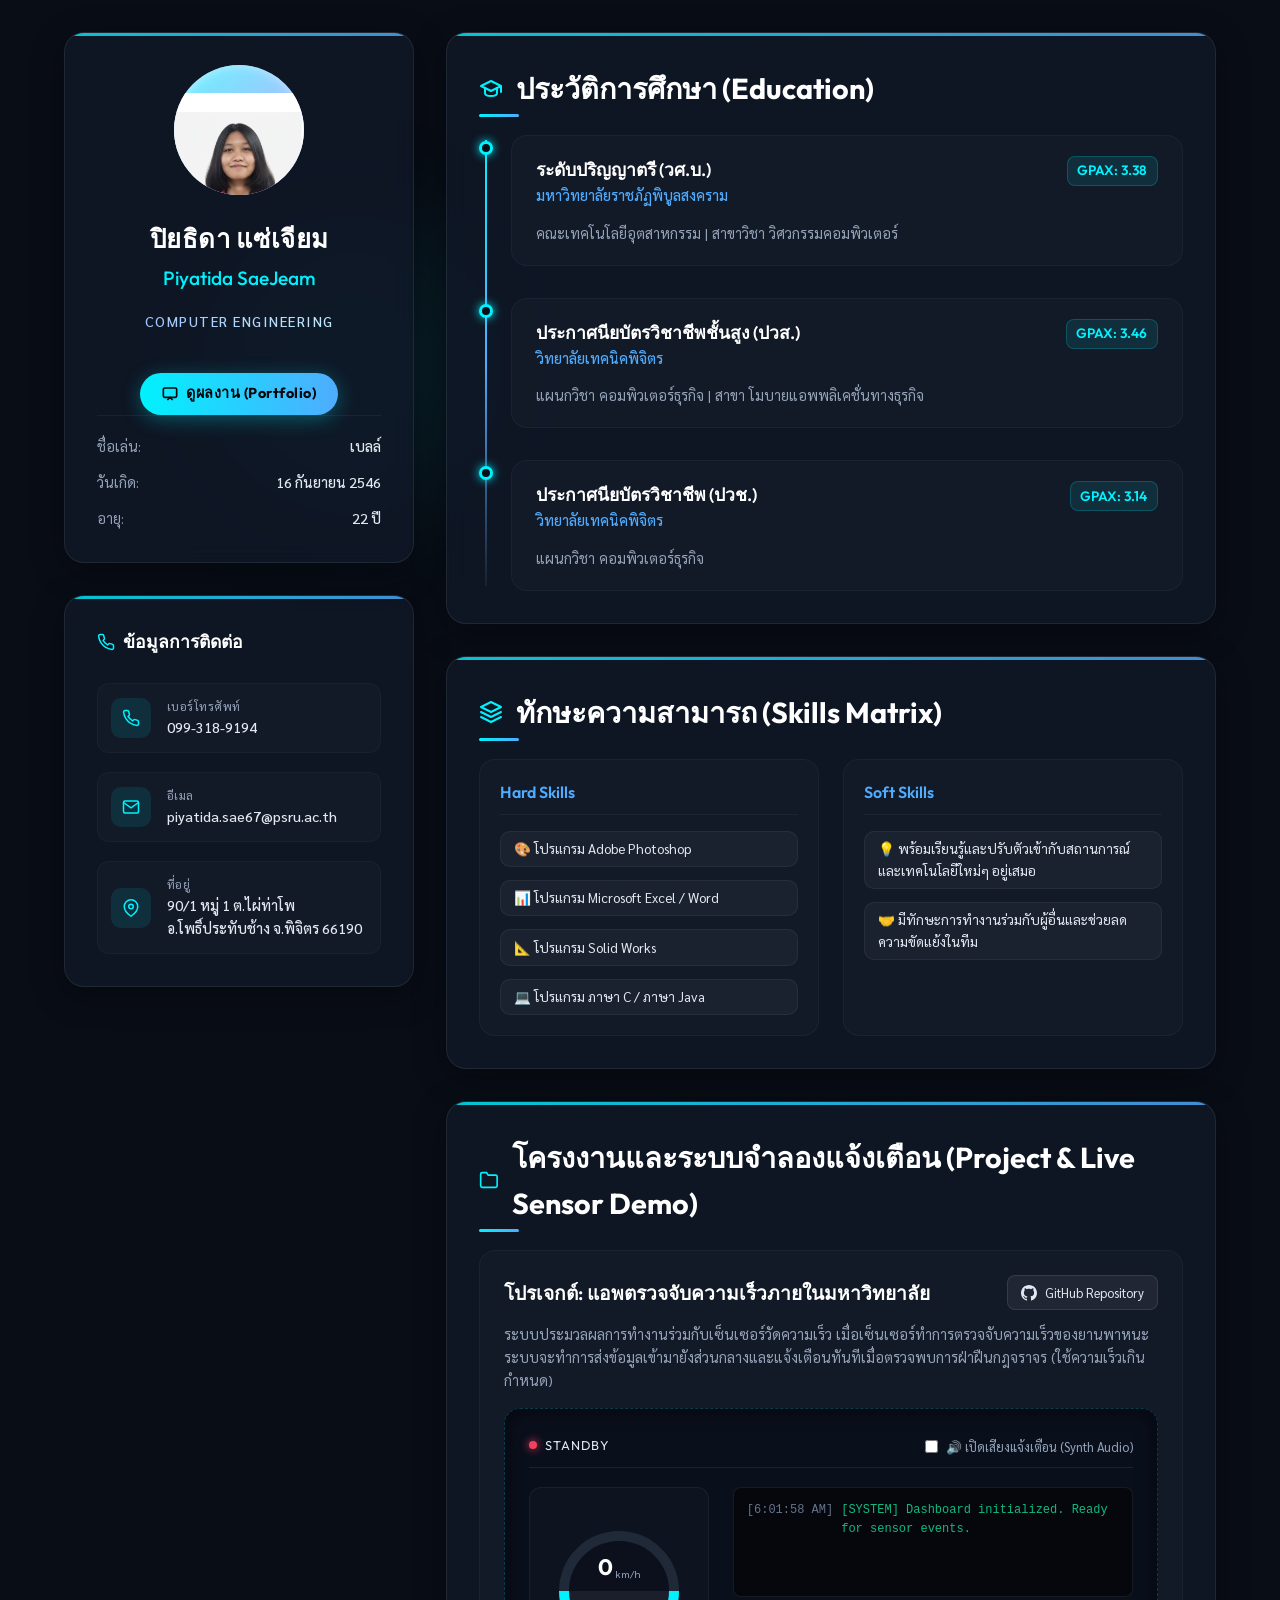
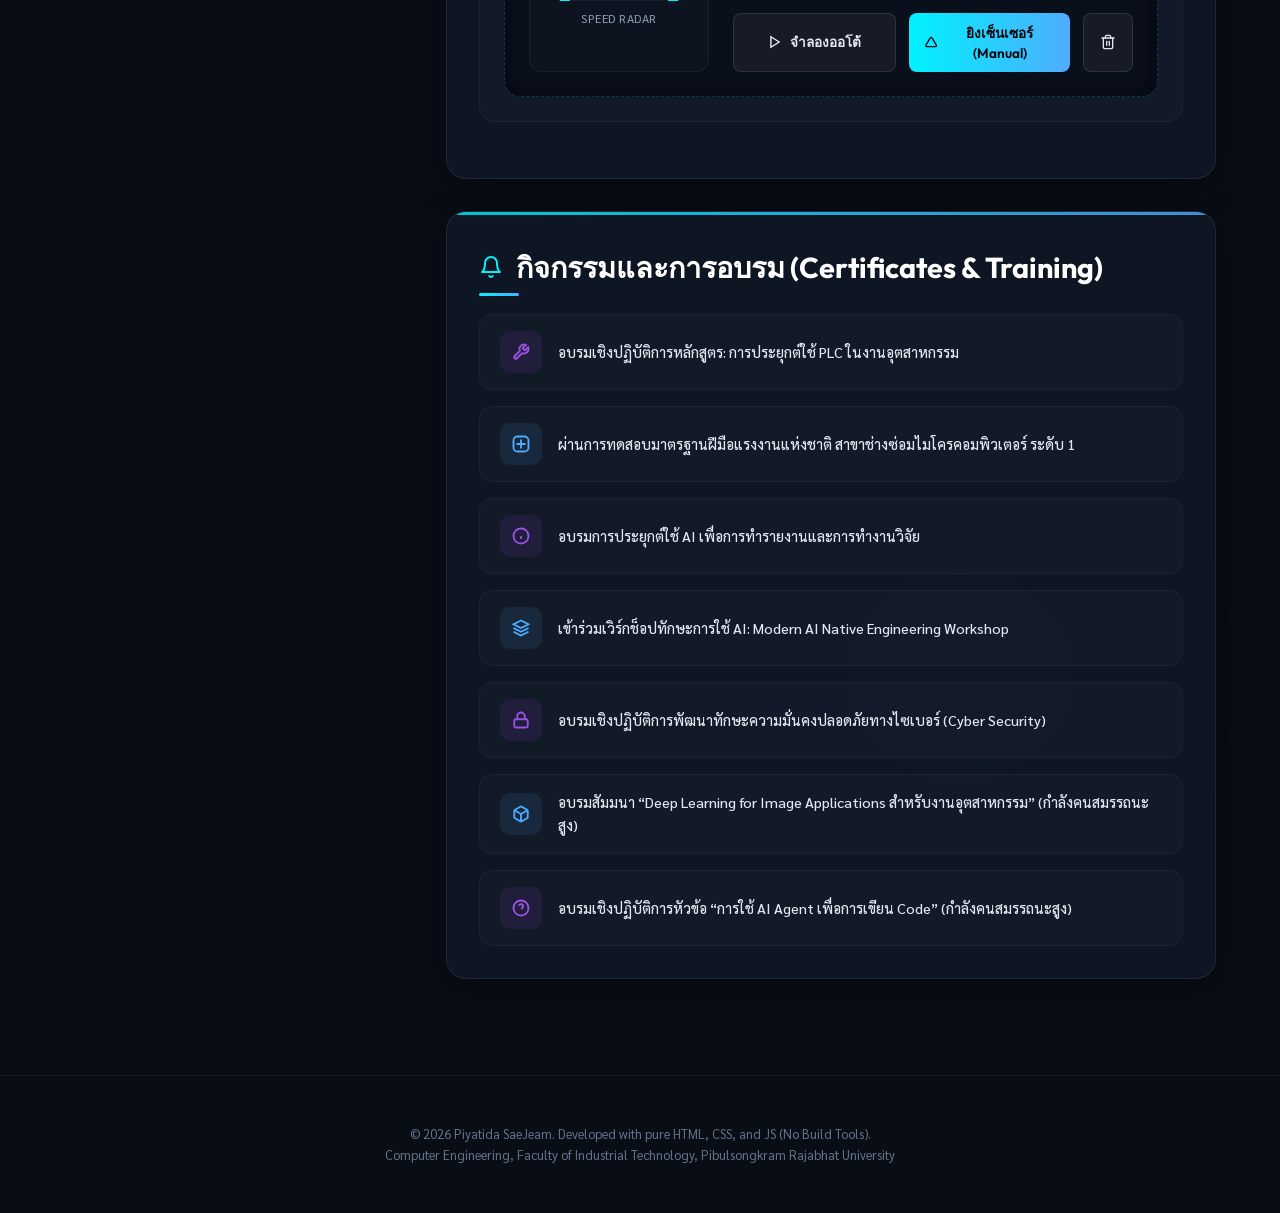
==== commit 522bdd80: "Add Portfolio page and button on CV" ====
--- a/index.html
+++ b/index.html
@@ -28,6 +28,29 @@
                 <div class="profile-name-en">Piyatida SaeJeam</div>
                 <div class="profile-title">Computer Engineering</div>
                 
+                <!-- Portfolio Button -->
+                <a href="portfolio.html" id="portfolio-btn" style="
+                    display: inline-flex;
+                    align-items: center;
+                    gap: 0.5rem;
+                    margin-top: 1rem;
+                    padding: 0.6rem 1.4rem;
+                    background: linear-gradient(90deg, #00f2fe, #4facfe);
+                    color: #05070c;
+                    font-family: 'Outfit', sans-serif;
+                    font-size: 0.9rem;
+                    font-weight: 700;
+                    border-radius: 100px;
+                    text-decoration: none;
+                    letter-spacing: 0.5px;
+                    box-shadow: 0 4px 20px rgba(0, 242, 254, 0.3);
+                    transition: all 0.3s cubic-bezier(0.4, 0, 0.2, 1);
+                " onmouseover="this.style.transform='translateY(-2px)'; this.style.boxShadow='0 8px 28px rgba(0,242,254,0.45)';"
+                   onmouseout="this.style.transform='translateY(0)'; this.style.boxShadow='0 4px 20px rgba(0,242,254,0.3)';">
+                    <svg width="16" height="16" viewBox="0 0 24 24" fill="none" stroke="currentColor" stroke-width="2.5"><rect x="2" y="3" width="20" height="14" rx="2"/><polyline points="8 21 12 17 16 21"/></svg>
+                    ดูผลงาน (Portfolio)
+                </a>
+                
                 <div class="quick-info-list">
                     <div class="quick-info-item">
                         <span class="quick-info-label">ชื่อเล่น:</span>
--- a/style.css
+++ b/style.css
@@ -165,17 +165,18 @@
     width: 130px;
     height: 130px;
     margin-bottom: 1.5rem;
+    border-radius: 50%;
+    overflow: hidden;
+    background: #ffffff;
 }
 
 .profile-avatar {
     width: 100%;
-    height: 100%;
-    border-radius: 50%;
-    border: 3px solid rgba(255, 255, 255, 0.1);
-    box-shadow: 0 0 20px rgba(0, 242, 254, 0.2);
+    height: auto;
     position: relative;
     z-index: 2;
-    object-fit: cover;
+    display: block;
+    margin-top: 28px;
 }
 
 .profile-avatar-glow {
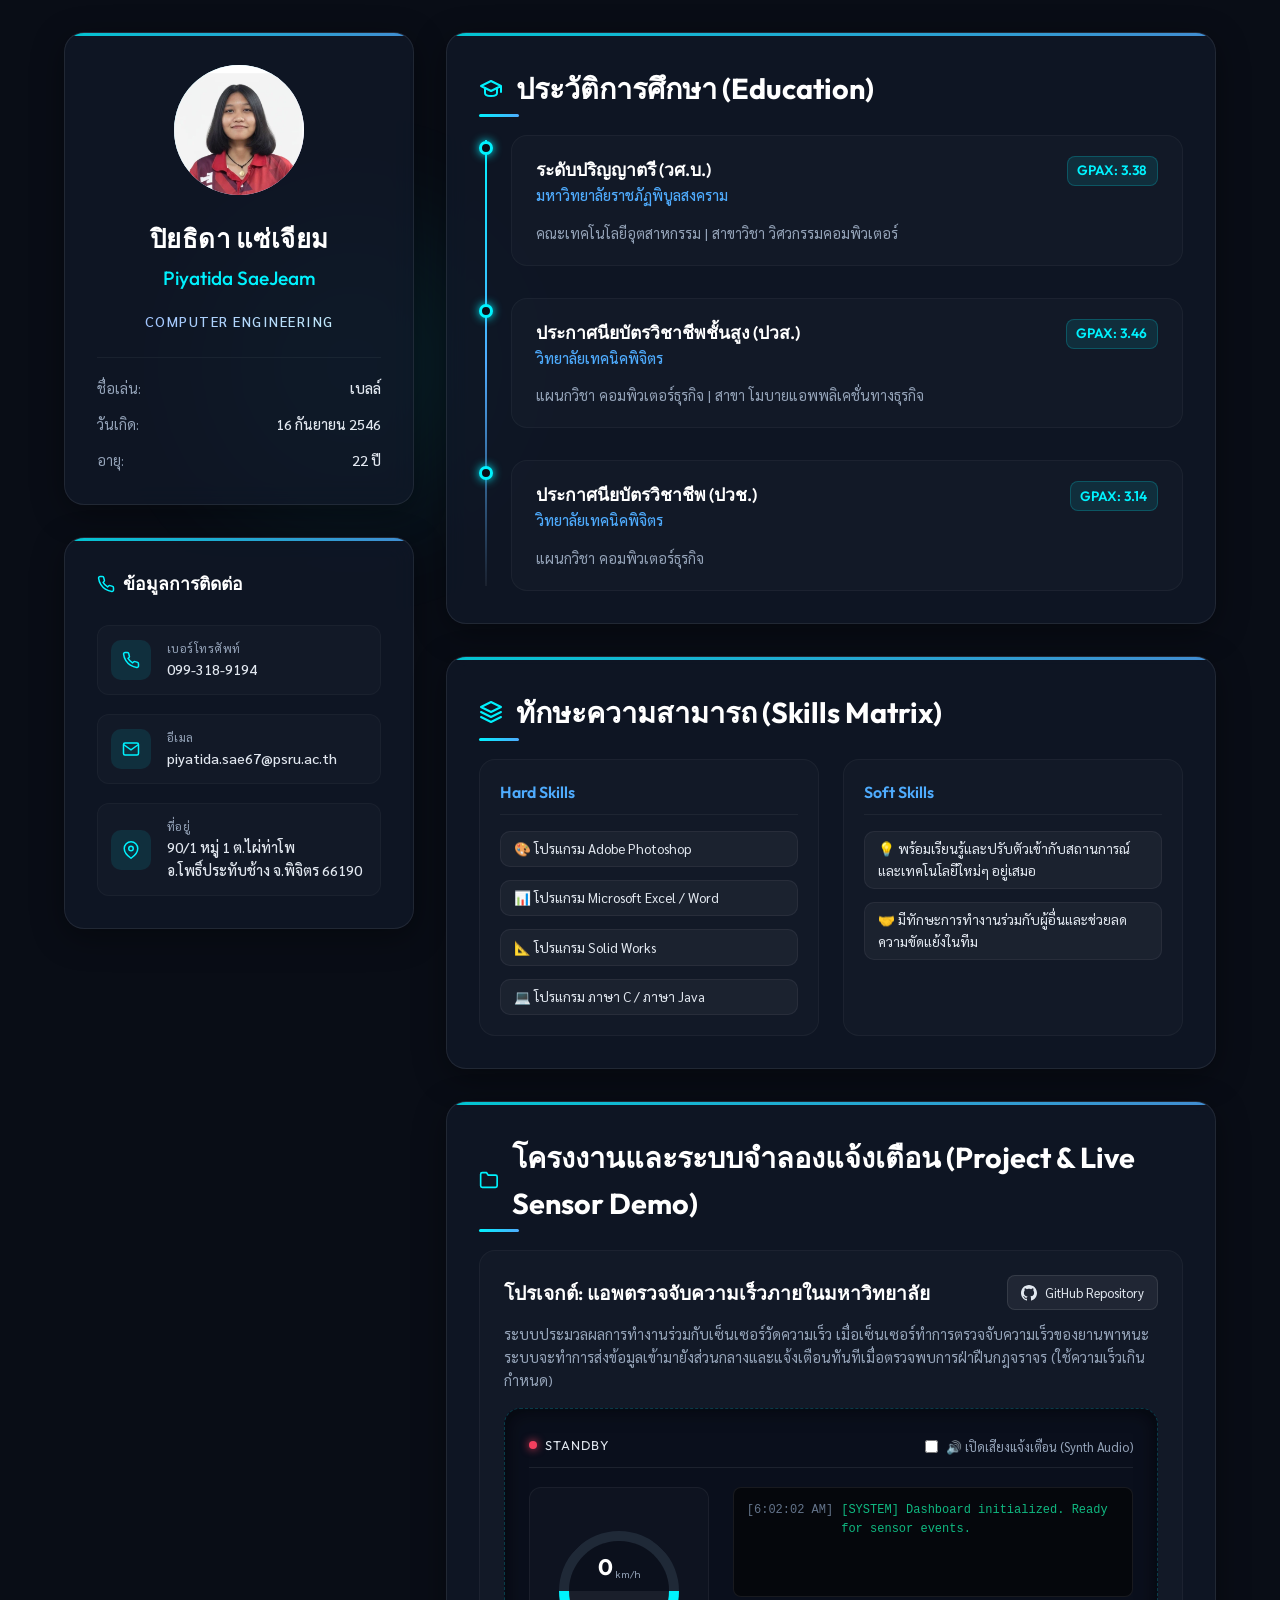
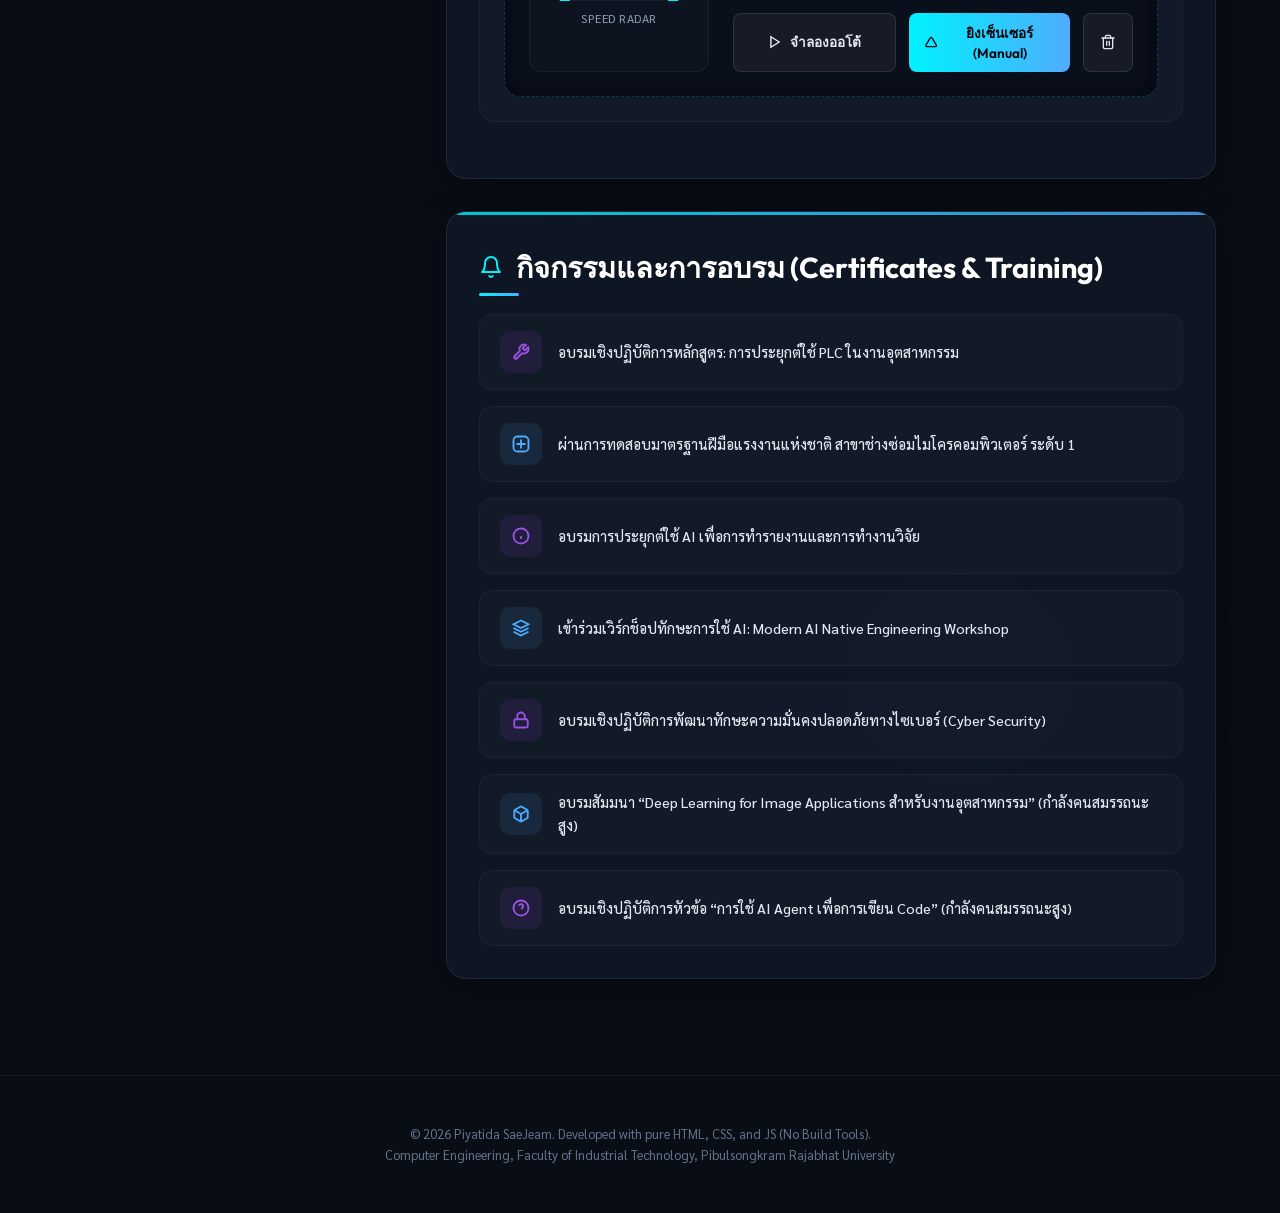
==== commit 72c256af: "Remove portfolio button and delete portfolio page" ====
--- a/index.html
+++ b/index.html
@@ -28,28 +28,6 @@
                 <div class="profile-name-en">Piyatida SaeJeam</div>
                 <div class="profile-title">Computer Engineering</div>
                 
-                <!-- Portfolio Button -->
-                <a href="portfolio.html" id="portfolio-btn" style="
-                    display: inline-flex;
-                    align-items: center;
-                    gap: 0.5rem;
-                    margin-top: 1rem;
-                    padding: 0.6rem 1.4rem;
-                    background: linear-gradient(90deg, #00f2fe, #4facfe);
-                    color: #05070c;
-                    font-family: 'Outfit', sans-serif;
-                    font-size: 0.9rem;
-                    font-weight: 700;
-                    border-radius: 100px;
-                    text-decoration: none;
-                    letter-spacing: 0.5px;
-                    box-shadow: 0 4px 20px rgba(0, 242, 254, 0.3);
-                    transition: all 0.3s cubic-bezier(0.4, 0, 0.2, 1);
-                " onmouseover="this.style.transform='translateY(-2px)'; this.style.boxShadow='0 8px 28px rgba(0,242,254,0.45)';"
-                   onmouseout="this.style.transform='translateY(0)'; this.style.boxShadow='0 4px 20px rgba(0,242,254,0.3)';">
-                    <svg width="16" height="16" viewBox="0 0 24 24" fill="none" stroke="currentColor" stroke-width="2.5"><rect x="2" y="3" width="20" height="14" rx="2"/><polyline points="8 21 12 17 16 21"/></svg>
-                    ดูผลงาน (Portfolio)
-                </a>
                 
                 <div class="quick-info-list">
                     <div class="quick-info-item">
--- a/style.css
+++ b/style.css
@@ -172,11 +172,12 @@
 
 .profile-avatar {
     width: 100%;
-    height: auto;
+    height: 100%;
+    object-fit: cover;
+    object-position: center 15%;
     position: relative;
     z-index: 2;
     display: block;
-    margin-top: 28px;
 }
 
 .profile-avatar-glow {
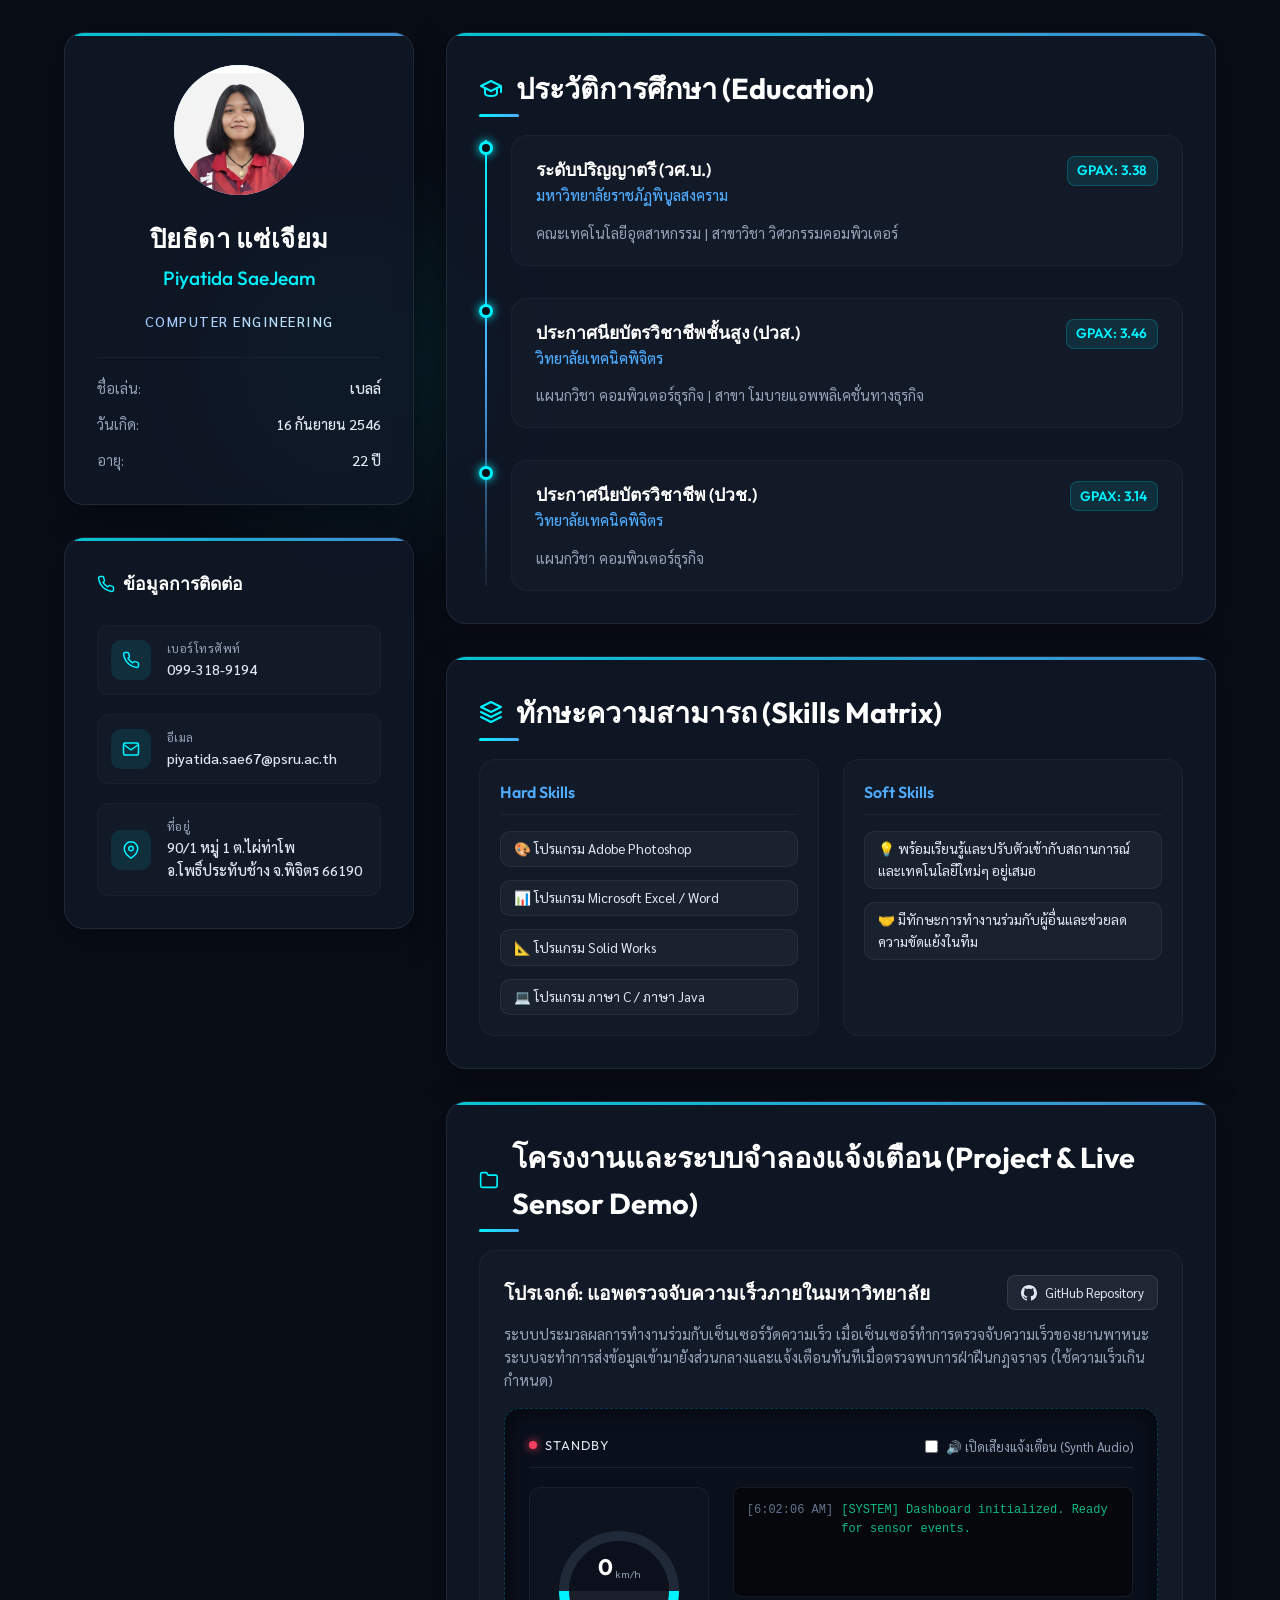
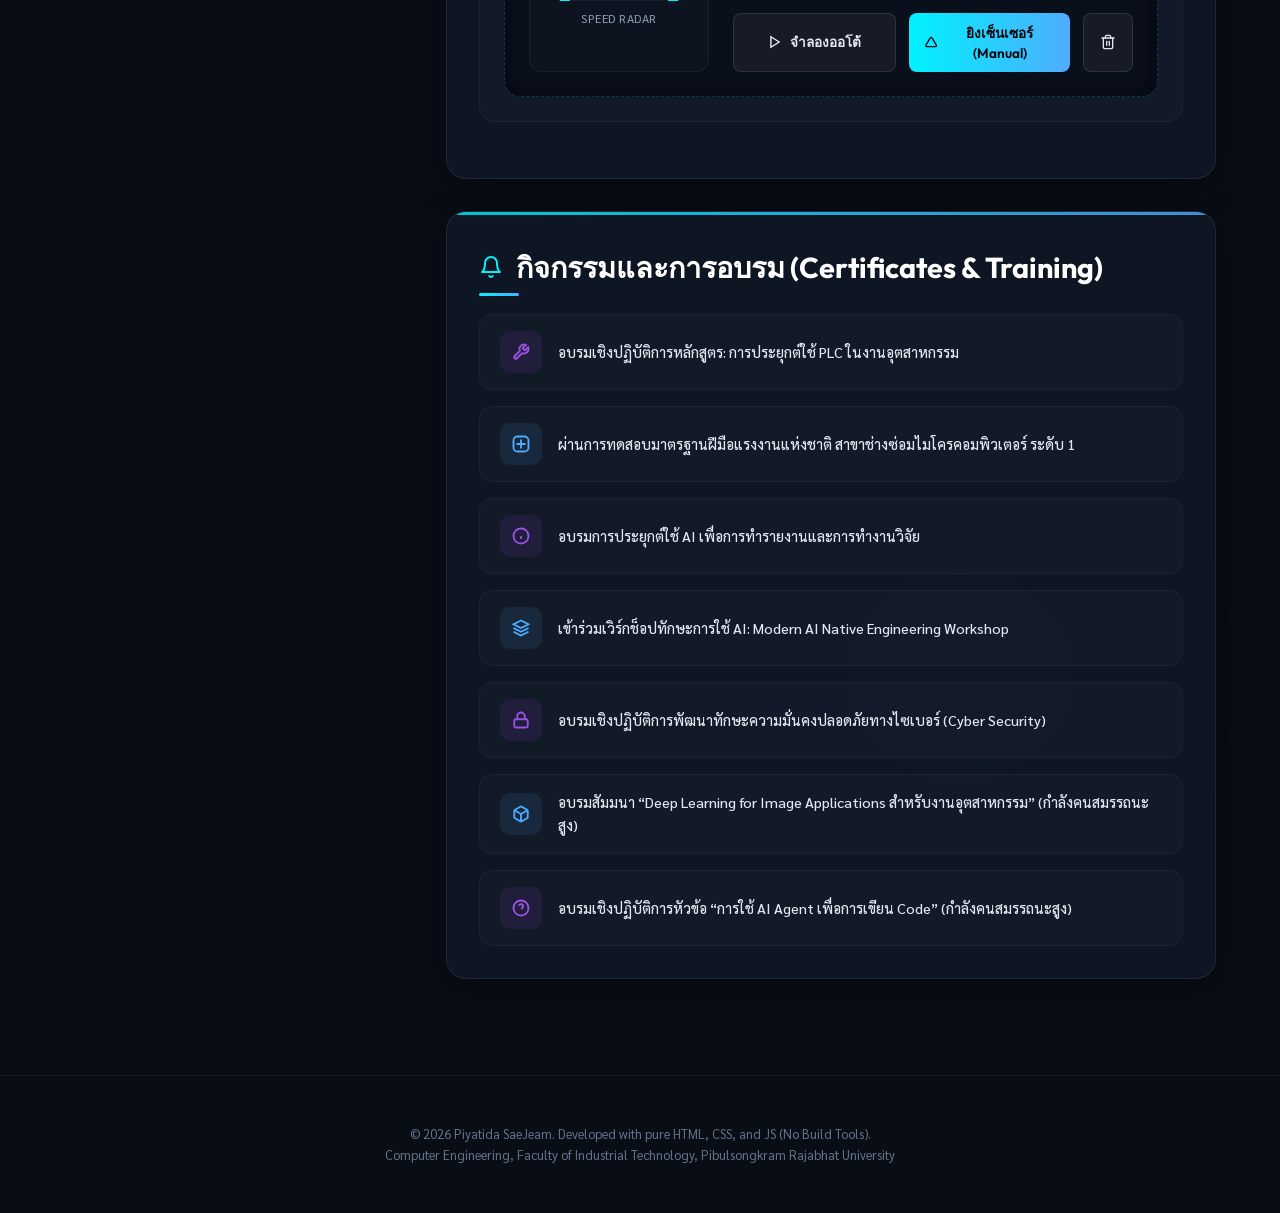
==== commit 663f9297: "Bust profile image cache with query parameter" ====
--- a/index.html
+++ b/index.html
@@ -21,7 +21,7 @@
             <div class="panel profile-card">
                 <div class="profile-avatar-container">
                     <div class="profile-avatar-glow"></div>
-                    <img src="profile.png" alt="ปิยธิดา แซ่เจียม (Piyatida SaeJeam)" class="profile-avatar">
+                    <img src="profile.png?v=2" alt="ปิยธิดา แซ่เจียม (Piyatida SaeJeam)" class="profile-avatar">
                 </div>
                 
                 <h1 class="profile-name-th">ปิยธิดา แซ่เจียม</h1>
